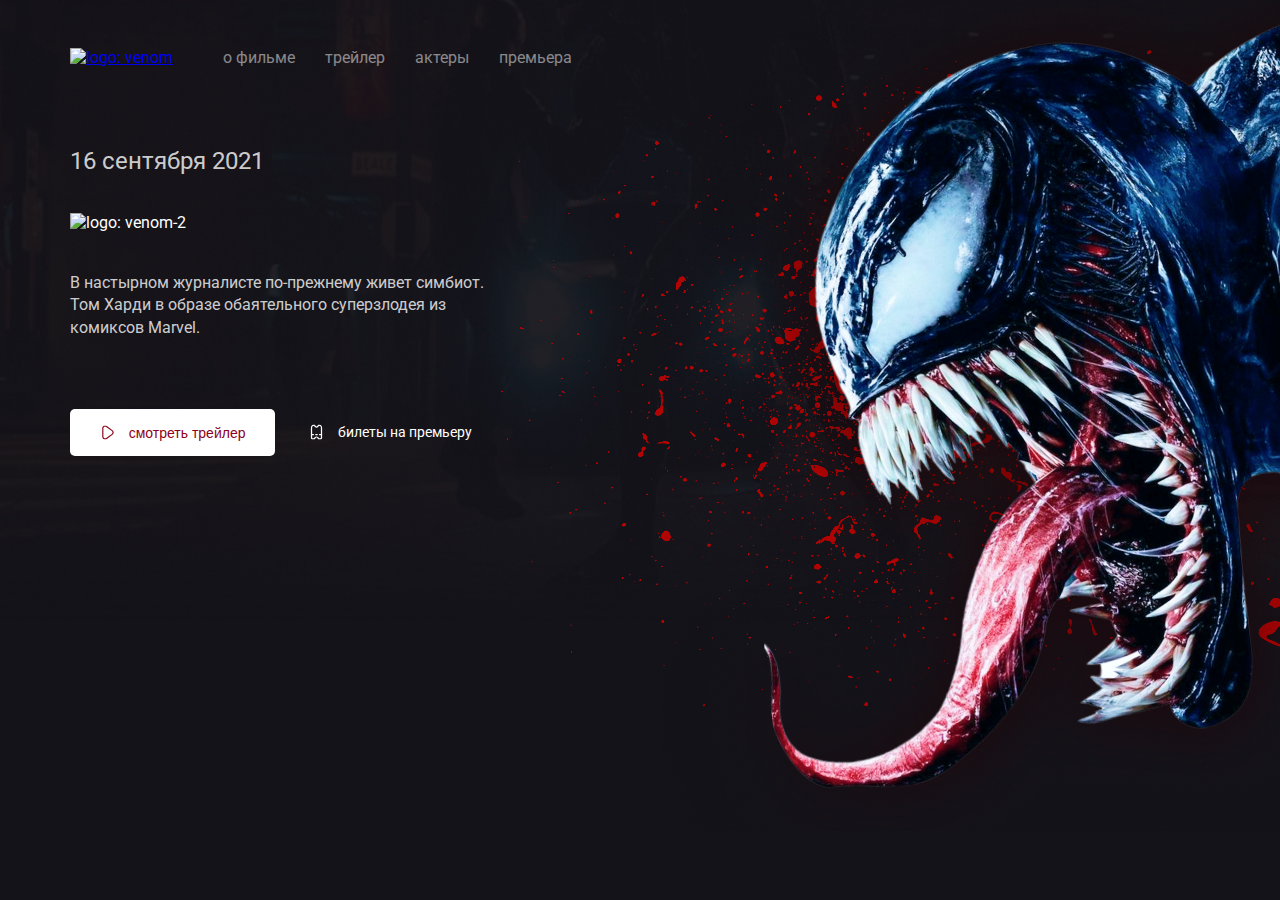
==== index.html @ ad7d053c "finished main page, backgrounds" ====
<!DOCTYPE html>
<html lang="ru">
<head>
  <meta charset="UTF-8">
  <meta http-equiv="X-UA-Compatible" content="IE=edge">
  <meta name="viewport" content="width=device-width, initial-scale=1.0">
  <title>Venom 2 - сайт о фильме</title>
  <link rel="preconnect" href="https://fonts.gstatic.com">
  <link href="https://fonts.googleapis.com/css2?family=Roboto:wght@400;700&display=swap" rel="stylesheet">
  <link rel="stylesheet" href="styles/normalize.css">
  <link rel="stylesheet" href="styles/styles.css">
</head>
<body class="blood">
  <div class="container">
    <header class="header">
      <a href="/" class="logo-link">
        <img width="46" height="71" src="img/logo.png" alt="logo: venom" class="logo-image">
      </a>
      <nav class="nav">
        <ul class="nav-menu">
          <li class="nav-menu-item">
            <a href="about.html" class="nav-menu-link">о фильме</a>
          </li>
          <li class="nav-menu-item">
            <a href="trailer.html" class="nav-menu-link">трейлер</a>
          </li>
          <li class="nav-menu-item">
            <a href="actors.html" class="nav-menu-link">актеры</a>
          </li>
          <li class="nav-menu-item">
            <a href="premier.html" class="nav-menu-link">премьера</a>
          </li>
        </ul>
      </nav>
    </header>
    <div class="film">
      <div class="film-text">
        <span class="film-date">16 сентября 2021</span>
        <img src="img/venom-2.svg" alt="logo: venom-2" class="film-logo">
        <p class="film-description">
          В настырном журналисте по-прежнему живет симбиот. Том Харди в образе обаятельного суперзлодея из комиксов Marvel.
        </p>
      </div>
      <!-- /.film-text -->
      <div class="button-group">
        <button class="button button-primary">
          <img width="15" height="15" src="img/play.svg" alt="icon: play" class="button-icon">
          <span class="button-text">смотреть трейлер</span>
        </button>
        <a href="trailer.html" class="button button-link">
          <img width="15" src="img/ticket.svg" alt="icon: ticket" class="button-icon">
          <span class="button-text">билеты на премьеру</span>
        </a>
      </div>
      <!-- /.button-group -->
    </div>
    <!-- /.film -->
  </div>
  <!-- /.container -->
  <img src="img/venom.png" alt="" class="venom">
</body>
</html>
---- styles/styles.css ----
body {
  color: #fff;
  font-family: "Roboto", sans-serif;
}

.container {
  max-width: 1140px;
  margin: auto;
}

.header {
  display: flex;
  align-items: center;
  padding-top: 40px;
  margin-bottom: 80px;
}

.logo-link {
  display: inline-block;
  margin-right: 50px;
}

.nav-menu {
  margin: 0;
  padding: 0;
  list-style: none;
  display: flex;
}

.nav-menu-item {
  margin-right: 30px;
}

.nav-menu-link {
  text-decoration: none;
  color: rgba(255, 255, 255, 0.5);
}

.film-date {
  display: block;
  font-size: 24px;
  line-height: 28px;
  color: rgba(255, 255, 255, 0.8);
  margin-bottom: 38px;
}

.film-description {
  margin-top: 40px;
  max-width: 420px;
  font-size: 16px;
  line-height: 140%;
  /* or 22px */
  color: rgba(255, 255, 255, 0.8);
}

.button {
  padding: 15px 30px;
  border: none;
  border-radius: 5px;
  text-decoration: none;
  cursor: pointer;
}

.button-text,
.button-icon {
  display: inline-block;
  vertical-align: middle;
}

.button-text {
  font-size: 14px;
  line-height: 16px;
  margin-left: 10px;
}

.button-primary {
  color: #8d0019;
  background-color: #fff;
}

.button-link {
  color: #fff;
}

.button-group {
  margin-top: 70px;
}

.venom {
  position: absolute;
  top: 0;
  right: 0;
}

.blood {
  background: url("../img/blood.png") no-repeat top right,
    #14131a url("../img/background.jpg") no-repeat center / 100%;
}
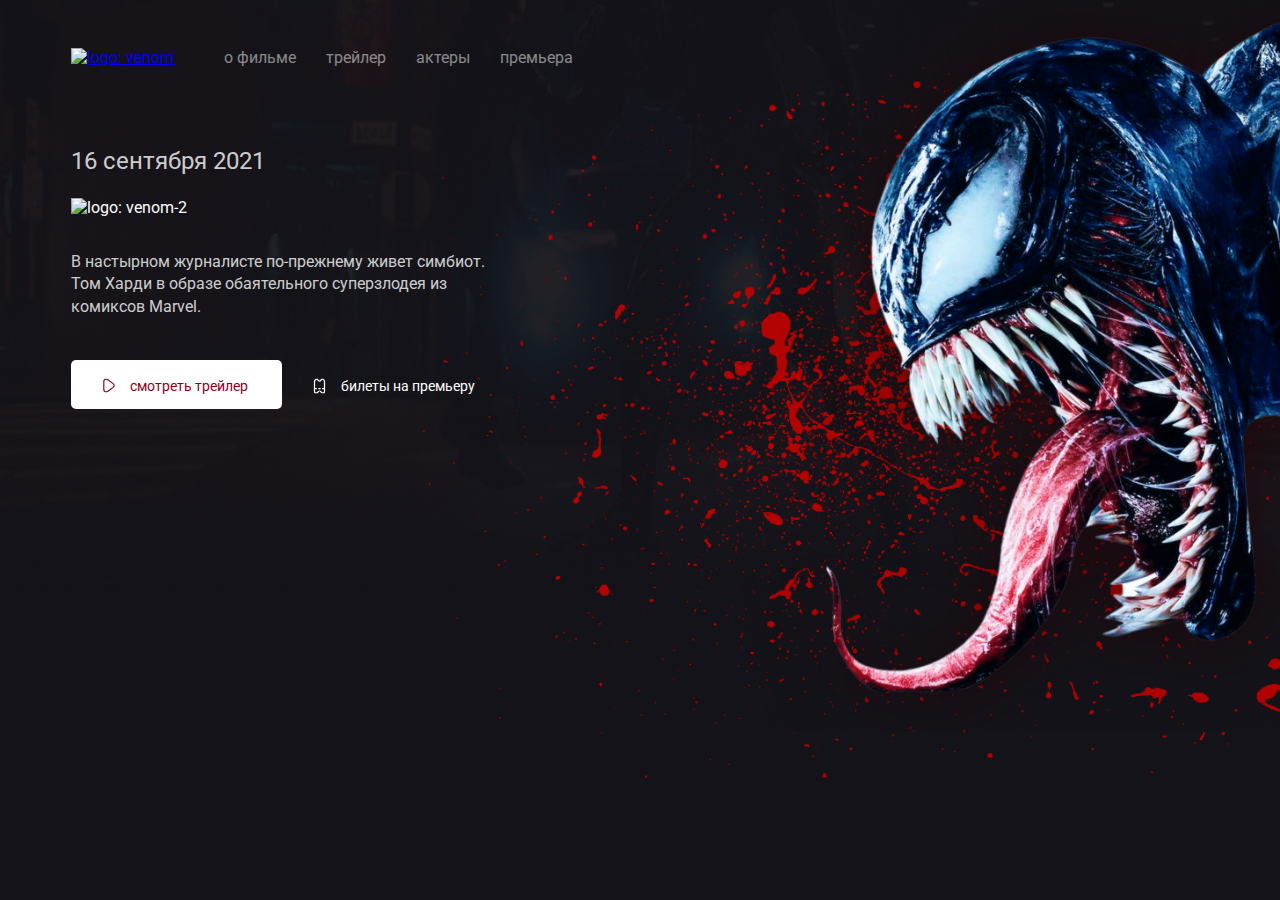
==== commit 275b1f16: "finished!" ====
--- a/index.html
+++ b/index.html
@@ -4,7 +4,7 @@
   <meta charset="UTF-8">
   <meta http-equiv="X-UA-Compatible" content="IE=edge">
   <meta name="viewport" content="width=device-width, initial-scale=1.0">
-  <title>Venom 2 - сайт о фильме</title>
+  <title>Главная - Venom 2</title>
   <link rel="preconnect" href="https://fonts.gstatic.com">
   <link href="https://fonts.googleapis.com/css2?family=Roboto:wght@400;700&display=swap" rel="stylesheet">
   <link rel="stylesheet" href="styles/normalize.css">
@@ -17,6 +17,14 @@
         <img width="46" height="71" src="img/logo.png" alt="logo: venom" class="logo-image">
       </a>
       <nav class="nav">
+        <button class="menu-button">
+          <span class="menu-button-text">меню</span>
+          <img src="img/menu.svg" alt="icon: burger menu" class="menu-button-icon">
+        </button>
+        <button class="menu-close">
+          <span class="menu-close-text">закрыть</span>
+          <img src="img/arrow.svg" alt="menu close" class="menu-close-icon">
+        </button>
         <ul class="nav-menu">
           <li class="nav-menu-item">
             <a href="about.html" class="nav-menu-link">о фильме</a>
@@ -43,10 +51,10 @@
       </div>
       <!-- /.film-text -->
       <div class="button-group">
-        <button class="button button-primary">
+        <a data-fancybox href="https://www.youtube.com/watch?v=Othd8W8o3t0" class="button button-primary">
           <img width="15" height="15" src="img/play.svg" alt="icon: play" class="button-icon">
           <span class="button-text">смотреть трейлер</span>
-        </button>
+        </a>
         <a href="trailer.html" class="button button-link">
           <img width="15" src="img/ticket.svg" alt="icon: ticket" class="button-icon">
           <span class="button-text">билеты на премьеру</span>
@@ -58,5 +66,11 @@
   </div>
   <!-- /.container -->
   <img src="img/venom.png" alt="" class="venom">
+
+  <script src="js/main.js"></script>
+
+  <script src="https://cdn.jsdelivr.net/npm/jquery@3.5.1/dist/jquery.min.js"></script>
+  <link rel="stylesheet" href="https://cdn.jsdelivr.net/gh/fancyapps/fancybox@3.5.7/dist/jquery.fancybox.min.css" />
+  <script src="https://cdn.jsdelivr.net/gh/fancyapps/fancybox@3.5.7/dist/jquery.fancybox.min.js"></script>
 </body>
 </html>--- a/styles/styles.css
+++ b/styles/styles.css
@@ -1,11 +1,25 @@
 body {
   color: #fff;
   font-family: "Roboto", sans-serif;
+  background: #14131a url("../img/background.jpg") no-repeat center / 100%;
+}
+
+img {
+  max-width: 100%;
 }
 
 .container {
   max-width: 1140px;
+  width: 90%;
   margin: auto;
+}
+
+.venom {
+  position: absolute;
+  top: 0;
+  right: 0;
+  max-width: 728px;
+  width: 50%;
 }
 
 .header {
@@ -41,16 +55,21 @@
   font-size: 24px;
   line-height: 28px;
   color: rgba(255, 255, 255, 0.8);
-  margin-bottom: 38px;
+  margin-bottom: 2%;
 }
 
 .film-description {
-  margin-top: 40px;
+  margin-top: 3%;
   max-width: 420px;
   font-size: 16px;
   line-height: 140%;
   /* or 22px */
   color: rgba(255, 255, 255, 0.8);
+}
+
+.film-logo {
+  max-width: 830px;
+  width: 70%;
 }
 
 .button {
@@ -83,16 +102,249 @@
 }
 
 .button-group {
-  margin-top: 70px;
-}
-
-.venom {
-  position: absolute;
-  top: 0;
-  right: 0;
+  margin-top: 5%;
 }
 
 .blood {
-  background: url("../img/blood.png") no-repeat top right,
+  background: url("../img/blood.png") no-repeat top right / 70%,
     #14131a url("../img/background.jpg") no-repeat center / 100%;
 }
+
+.content {
+  display: flex;
+}
+
+.col {
+  flex-basis: 50%;
+}
+
+.content-title {
+  font-weight: bold;
+  font-size: 36px;
+  line-height: 42px;
+  color: rgba(255, 255, 255, 0.8);
+  margin-bottom: 20px;
+}
+
+.content-text {
+  font-size: 16px;
+  line-height: 140%;
+  color: rgba(255, 255, 255, 0.8);
+  max-width: 423px;
+  margin-bottom: 30px;
+}
+
+.content-subtitle {
+  font-weight: bold;
+  font-size: 16px;
+  line-height: 140%;
+  color: rgba(255, 255, 255, 0.8);
+  margin-bottom: 15px;
+  margin-top: 0;
+}
+
+.content .list {
+  list-style: none;
+  padding: 0;
+}
+
+.column-2 {
+  column-count: 2;
+  column-gap: 20px;
+  max-width: 350px;
+}
+
+.list-item {
+  line-height: 1.5;
+}
+
+.content .trailer {
+  width: 356px;
+  height: 205px;
+  background: url("../img/trailer-cover.jpg") no-repeat center;
+  border-radius: 5px;
+  display: flex;
+  justify-content: center;
+  align-items: center;
+  margin-top: 33px;
+}
+
+.trailer .play {
+  display: block;
+  width: 40px;
+  height: 40px;
+  border-radius: 50%;
+  border: none;
+  cursor: pointer;
+  background: #fff;
+}
+
+.trailer .play-icon {
+  transform: translate(13px, 12px);
+}
+
+.poster-wrapper {
+  display: flex;
+}
+
+.poster {
+  width: 362px;
+  border-radius: 5px;
+  margin-right: 30px;
+}
+
+.poster-wrapper .content-subtitle {
+  margin-bottom: 5px;
+}
+
+.poster-wrapper .content-text {
+  margin-bottom: 20px;
+}
+
+.poster-wrapper .list {
+  margin: 0;
+  margin-bottom: 20px;
+}
+
+.poster-wrapper .list-item {
+  font-size: 16px;
+  line-height: 140%;
+  color: rgba(255, 255, 255, 0.8);
+}
+
+.menu-button {
+  display: none;
+}
+
+.menu-close {
+  display: none;
+}
+
+@media (max-width: 1024px) {
+  .content {
+    flex-direction: column;
+    padding-bottom: 5%;
+  }
+
+  .col {
+    margin-bottom: 5%;
+  }
+
+  .header {
+    padding-top: 3%;
+    margin-bottom: 3%;
+  }
+
+  .film {
+    margin-top: 20%;
+  }
+}
+
+@media (max-width: 768px) {
+  .blood {
+    background: #14131a;
+  }
+
+  .venom {
+    top: 10%;
+  }
+}
+
+@media (max-width: 576px) {
+  .nav-menu {
+    position: fixed;
+    left: 0;
+    top: 0;
+    width: 100%;
+    height: 100%;
+    background-color: #fff;
+    z-index: 9;
+    display: flex;
+    justify-content: center;
+    align-items: center;
+    flex-direction: column;
+    transform: translateX(100%);
+    transition: transform 0.2s;
+  }
+
+  .menu-close {
+    position: fixed;
+    right: 25px;
+    top: 35px;
+    display: flex;
+    align-items: center;
+    z-index: 10;
+    border: none;
+    background-color: #fff;
+    cursor: pointer;
+    transform: translateX(300%);
+    transition: transform 0.2s;
+    transition-delay: 0.2s;
+    opacity: 0;
+  }
+
+  .is-active {
+    transform: translateX(0);
+    opacity: 1;
+  }
+
+  .menu-close-text {
+    margin-right: 10px;
+  }
+
+  .nav-menu-item {
+    margin: 2% 0 2% 0;
+  }
+
+  .nav-menu-link {
+    color: #14131a;
+  }
+
+  .nav {
+    margin-left: auto;
+  }
+
+  .menu-button {
+    display: flex;
+    align-items: center;
+    justify-content: center;
+    border: none;
+    background-color: #14131a;
+    cursor: pointer;
+    color: #fff;
+  }
+
+  .menu-button-text {
+    margin-right: 10px;
+  }
+
+  .button-group {
+    display: flex;
+    align-items: center;
+    justify-content: center;
+    flex-direction: column;
+  }
+
+  .film {
+    text-align: center;
+  }
+
+  .poster-wrapper {
+    flex-direction: column;
+  }
+
+  .poster {
+    margin-bottom: 5%;
+    margin-right: 0;
+    width: 100%;
+  }
+
+  .content .trailer {
+    max-width: 350px;
+    width: 100%;
+  }
+
+  .column-2 {
+    column-count: 1;
+  }
+}
